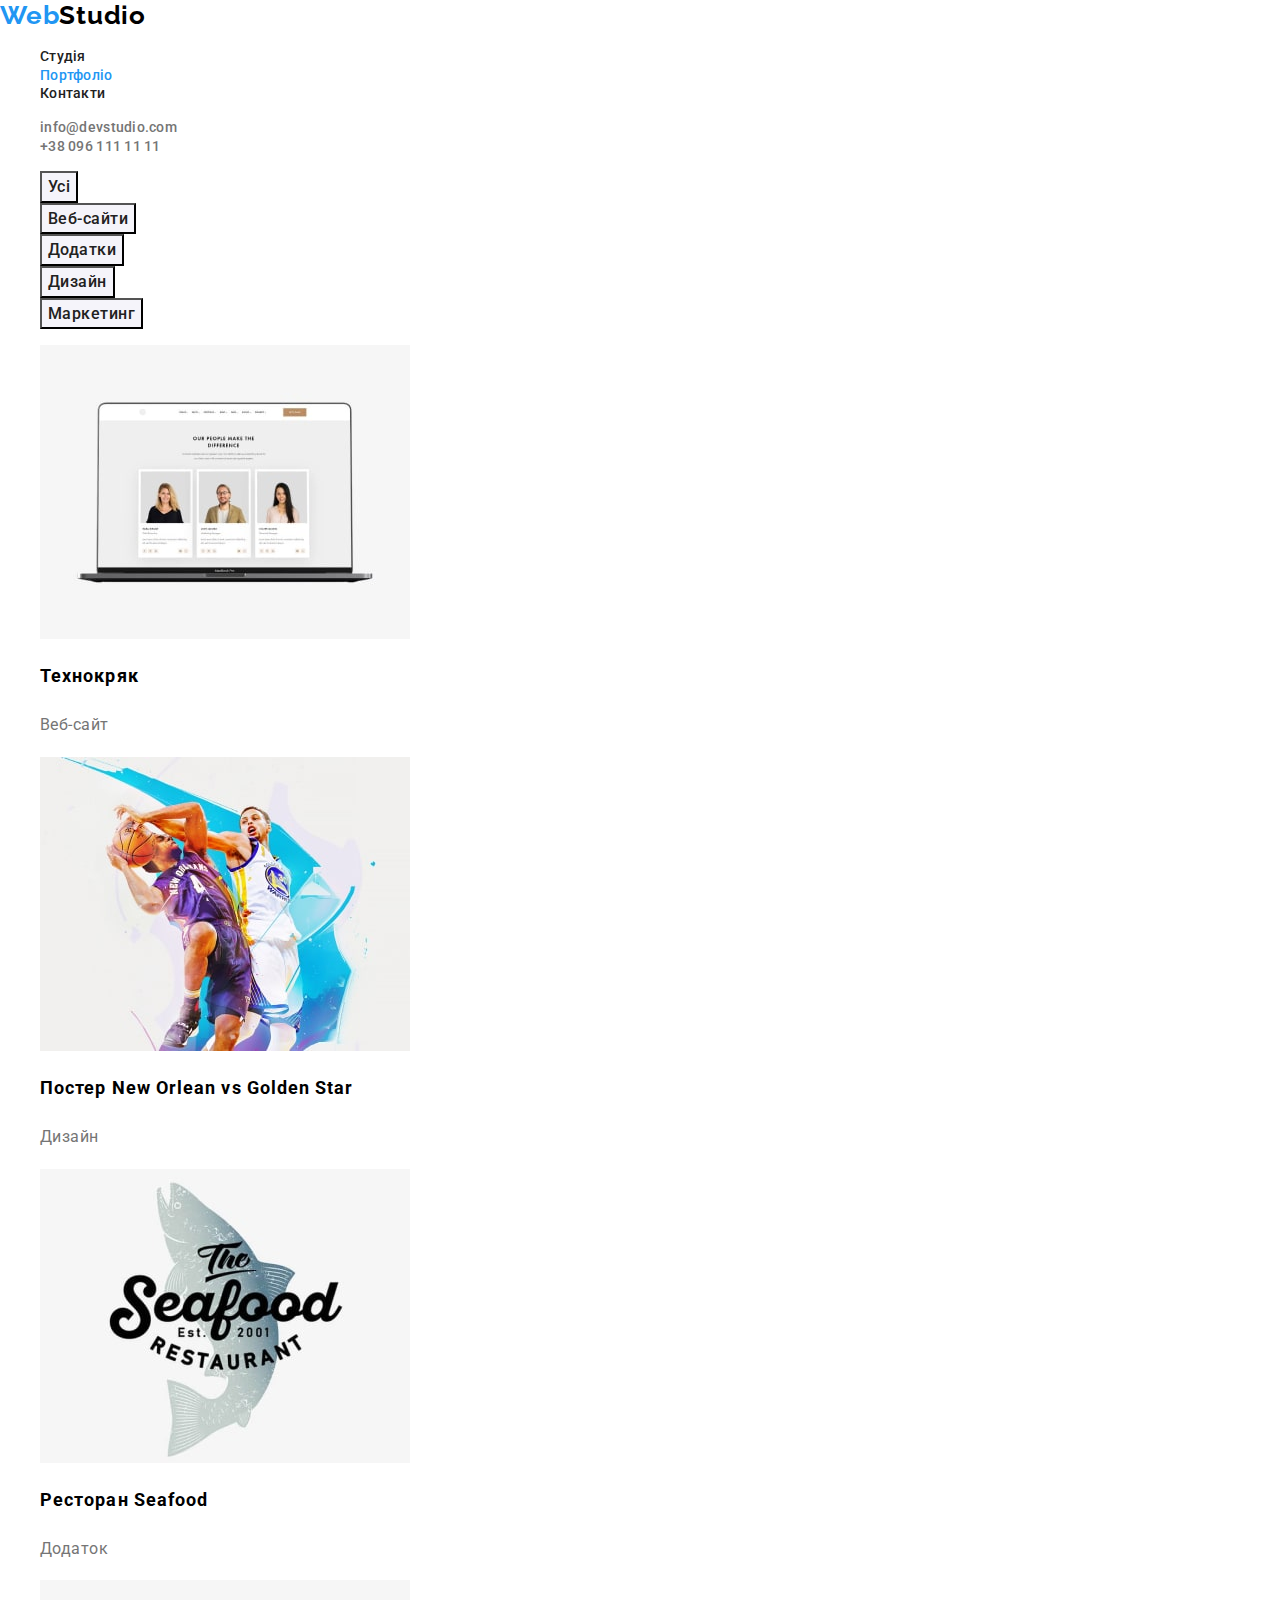
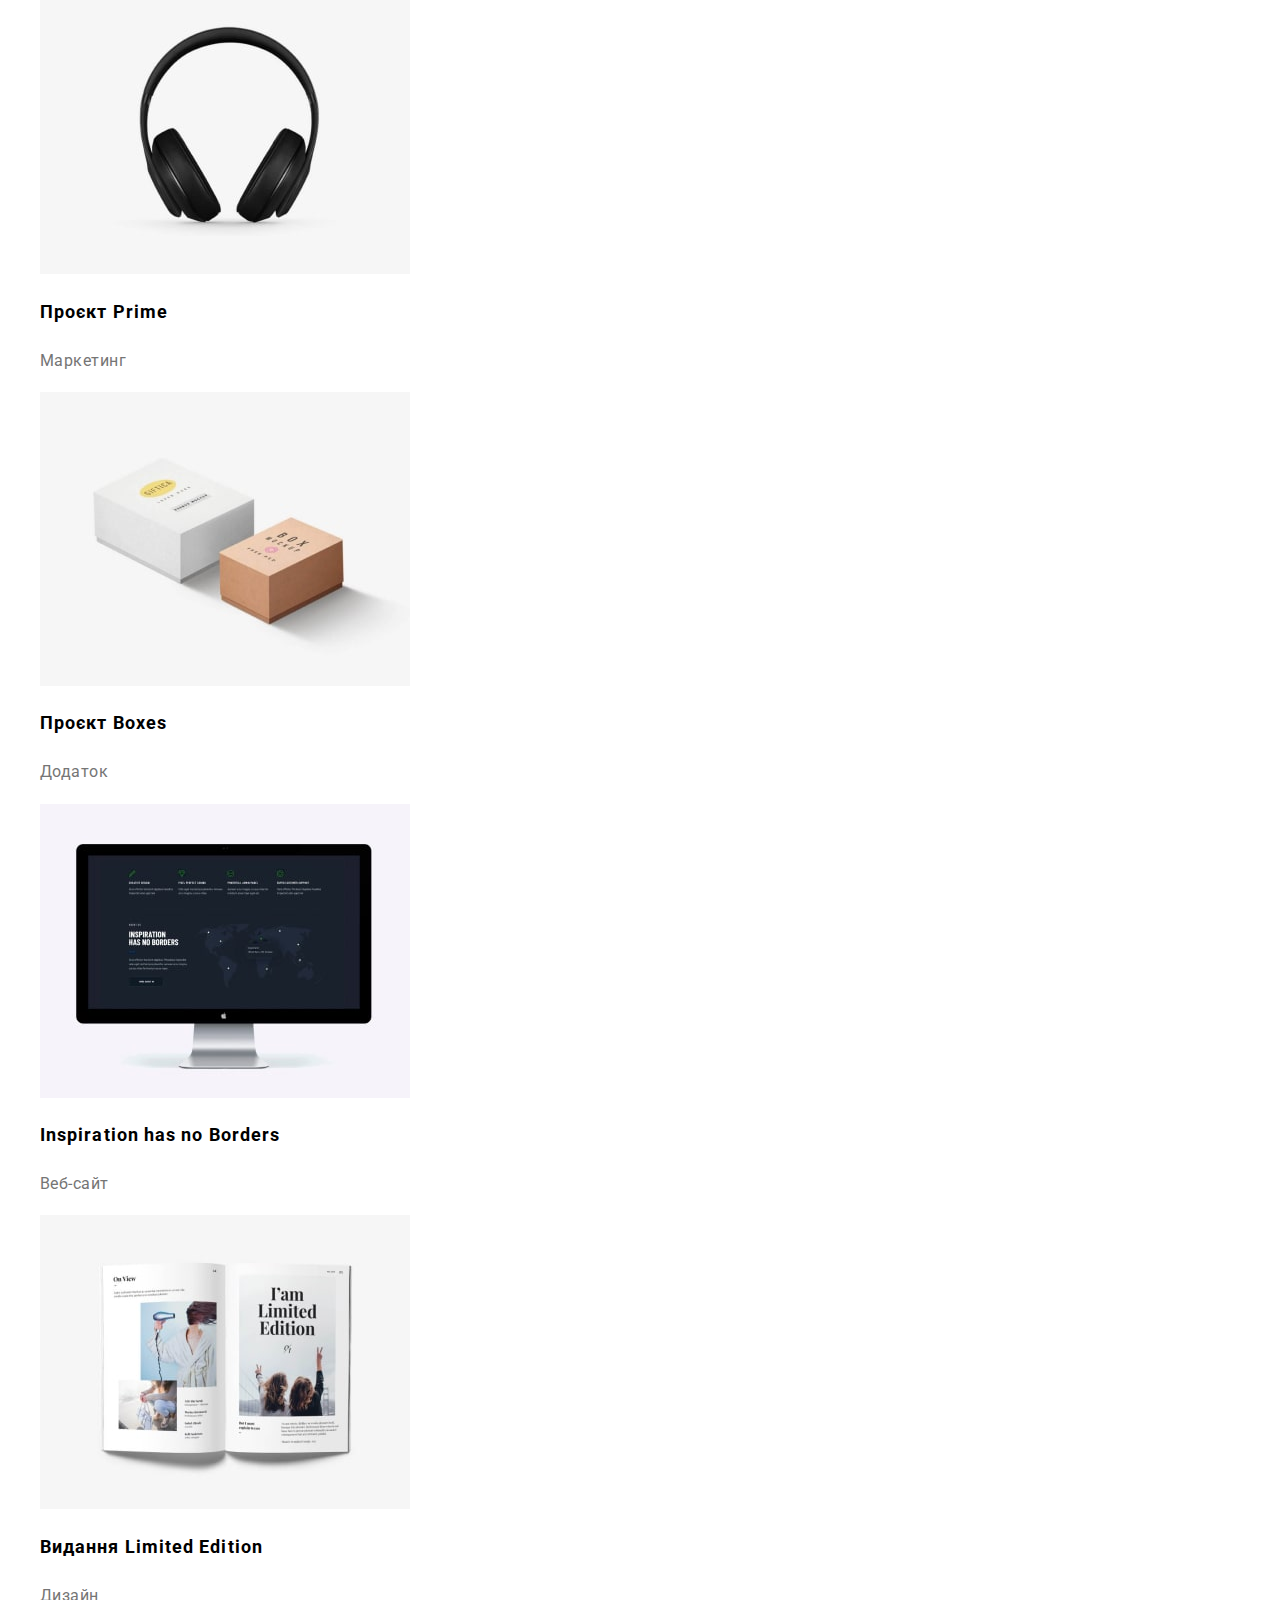
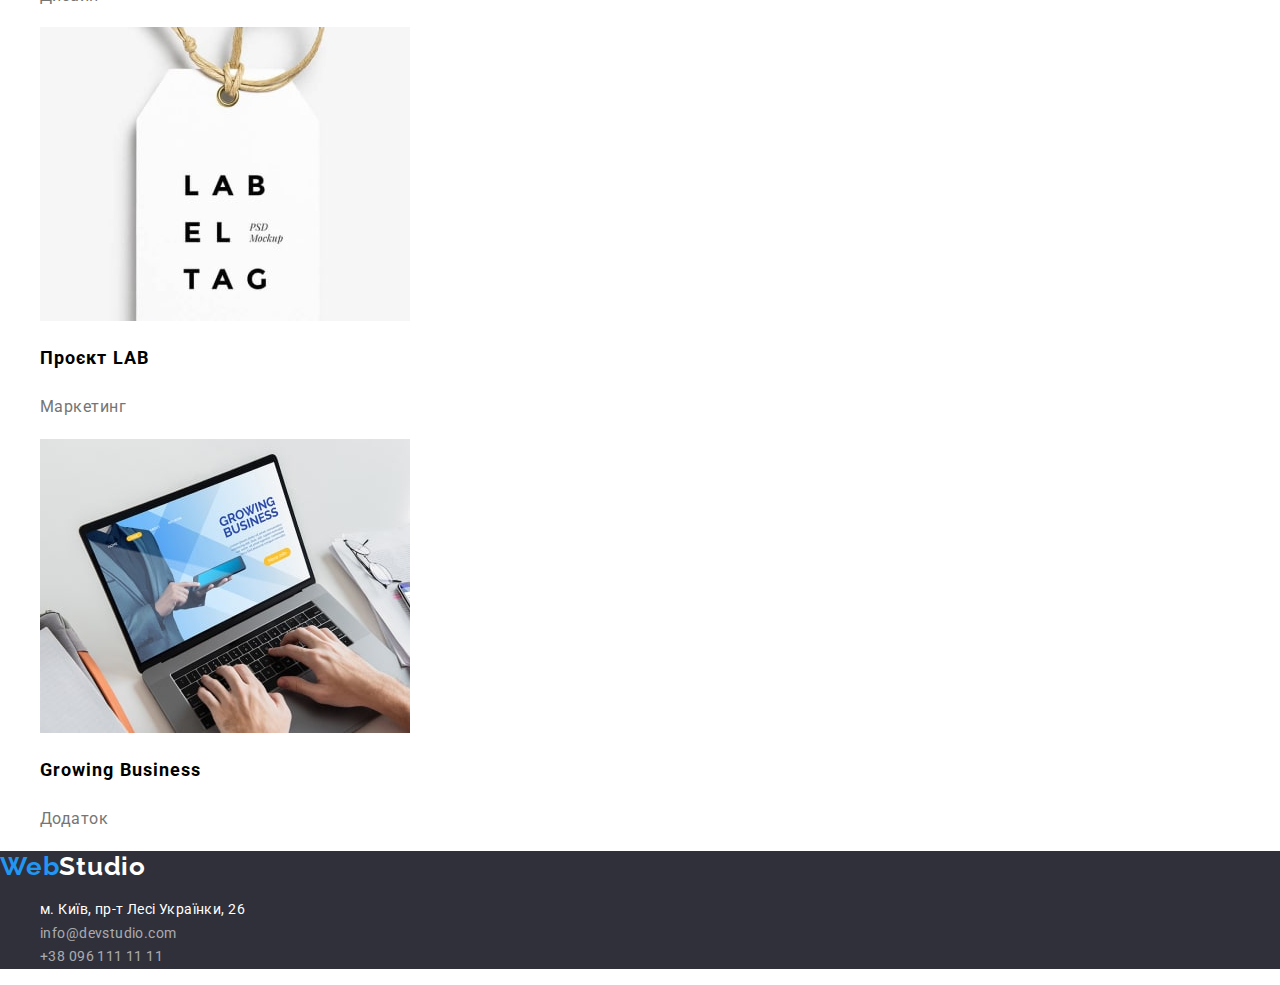
==== portfolio.html @ 4299dd4c "Переносить файли з hw-02" ====
<!DOCTYPE html>
<html lang="uk-UA">
  <head>
    <meta charset="UTF-8" />
    <meta http-equiv="X-UA-Compatible" content="IE=edge" />
    <meta name="viewport" content="width=device-width, initial-scale=1.0" />
    <title>Портфоліо</title>
    <link rel="preconnect" href="https://fonts.googleapis.com" />
    <link rel="preconnect" href="https://fonts.gstatic.com" crossorigin />
    <link
      href="https://fonts.googleapis.com/css2?family=Raleway:wght@700&family=Roboto:wght@400;500;700;900&display=swap"
      rel="stylesheet"
    />
    <link
      rel="stylesheet"
      href="https://cdnjs.cloudflare.com/ajax/libs/modern-normalize/1.1.0/modern-normalize.min.css"
    />
    <link rel="stylesheet" href="./css/styles.css" />
  </head>
  <body>
    <header>
      <!--Навігація-->
      <nav>
        <a class="logo-main" href="#" title="logo">Web<span class="logo-black">Studio</span></a>
        <ul>
          <li>
            <a class="nav-list" href="./index.html">Студія</a>
          </li>
          <li>
            <a class="nav-list active-site" href="#">Портфоліо</a>
          </li>
          <li>
            <a class="nav-list" href="#">Контакти</a>
          </li>
        </ul>
      </nav>
      <!--Контакт-->
      <ul>
        <li>
          <a class="contact" href="mailto:info@devstudio.com">info@devstudio.com</a>
        </li>
        <li><a class="contact" href="tel:+380961111111">+38 096 111 11 11</a></li>
      </ul>
    </header>
    <main>
      <!-- Приклади робіт -->
      <section>
        <h1 class="visually-hidden">Приклади робіт</h1>
        <!-- Фільтр робіт-->
        <ul>
          <li><button class="button-fillter" type="button">Усі</button></li>
          <li><button class="button-fillter" type="button">Веб-сайти</button></li>
          <li><button class="button-fillter" type="button">Додатки</button></li>
          <li><button class="button-fillter" type="button">Дизайн</button></li>
          <li><button class="button-fillter" type="button">Маркетинг</button></li>
        </ul>
        <!-- Зображення робіт -->
        <ul>
          <li>
            <img src="./images/portfolio-img/portfolio-img-1.jpg" alt="Веб-сайт" width="370" />
            <h2 class="exampls">Технокряк</h2>
            <p class="examples-desc">Веб-сайт</p>
          </li>
          <li>
            <img src="./images/portfolio-img/portfolio-img-2.jpg" alt="Дизайн сайту" width="370" />
            <h2 class="exampls">Постер New Orlean vs Golden Star</h2>
            <p class="examples-desc">Дизайн</p>
          </li>
          <li>
            <img
              src="./images/portfolio-img/portfolio-img-3.jpg"
              alt="Додаток до сайту"
              width="370"
            />
            <h2 class="exampls">Ресторан Seafood</h2>
            <p class="examples-desc">Додаток</p>
          </li>
          <li>
            <img
              src="./images/portfolio-img/portfolio-img-4.jpg"
              alt="Маркетинг товару"
              width="370"
            />
            <h2 class="exampls">Проєкт Prime</h2>
            <p class="examples-desc">Маркетинг</p>
          </li>
          <li>
            <img
              src="./images/portfolio-img/portfolio-img-5.jpg"
              alt="Новий Проєкт Коробки"
              width="370"
            />
            <h2 class="exampls">Проєкт Boxes</h2>
            <p class="examples-desc">Додаток</p>
          </li>
          <li>
            <img src="./images/portfolio-img/portfolio-img-6.jpg" alt="Дизайн сайту" width="370" />
            <h2 class="exampls">Inspiration has no Borders</h2>
            <p class="examples-desc">Веб-сайт</p>
          </li>
          <li>
            <img
              src="./images/portfolio-img/portfolio-img-7.jpg"
              alt="Дизайн журналу"
              width="370"
            />
            <h2 class="exampls">Видання Limited Edition</h2>
            <p class="examples-desc">Дизайн</p>
          </li>
          <li>
            <img
              src="./images/portfolio-img/portfolio-img-8.jpg"
              alt="Маркетинг товару"
              width="370"
            />
            <h2 class="exampls">Проєкт LAB</h2>
            <p class="examples-desc">Маркетинг</p>
          </li>
          <li>
            <img
              src="./images/portfolio-img/portfolio-img-9.jpg"
              alt="Додаток сайту на компьютер"
              width="370"
            />
            <h2 class="exampls">Growing Business</h2>
            <p class="examples-desc">Додаток</p>
          </li>
        </ul>
      </section>
    </main>
    <footer class="footer">
      <a class="logo-main" href="#" title="logo">Web<span class="logo-white">Studio</span></a>

      <address>
        <ul>
          <li>
            <a
              class="address-map address-decoration"
              href="https://goo.gl/maps/9zyACpa9hZPZb91w9"
              target="_blank"
              rel="nofollow noopener noreferrer"
              >м. Київ, пр-т Лесі Українки, 26</a
            >
          </li>
          <li>
            <a class="address-mt address-decoration" href="mailto:info@devstudio.com"
              >info@devstudio.com</a
            >
          </li>
          <li>
            <a class="address-mt address-decoration" href="+380961111111">+38 096 111 11 11</a>
          </li>
        </ul>
      </address>
    </footer>
  </body>
</html>
---- css/styles.css ----
/* колір основного тексту #757575  */
/* колір вторичного тексту #212121 */
/* акцент #2196F3 */
/* білий #FFFFFF */
:root{
    --main-color:#757575;
    --second-color:#212121;
    --accent-color:#2196F3;
    --defult-color:#FFFFFF;
}

body{
    background-color:var(--defult-color);
    font-family: 'Raleway', sans-serif;
    font-family: 'Roboto', sans-serif;
    
}

ul{
    list-style:none;
}
a{
    text-decoration: none;
}

p{
    color:var(--main-color);
}

/* Навігаційне меню */

    /* Лого */
.logo-main{
    color:var(--accent-color);
    font-family:Raleway;
    font-weight: 700;
    font-size: 26px;
    line-height: 1.2;
    letter-spacing: 0.03em;
}
.logo-black{
    color:#000000;
}
.logo-white{
    color:var(--defult-color);
}

    /* Список меню */

.nav-list{
    color: var(--second-color);
    font-weight: 500;
    font-size: 14px;
    line-height: 1.2;
    letter-spacing: 0.02em;
    
}
.nav-list:hover,.nav-list:focus {
    color: var(--accent-color);

}
.active-site{
    color:var(--accent-color);
}

/* Контакти */
.contact{
  color:var(--main-color);
    font-weight: 500;
    font-size: 14px;
    line-height: 1.2;
    letter-spacing: 0.02em;
}


.contact:hover,.contact:focus {
  color:var(--accent-color);
}

/* hero */
.hero-bg{
    background-color:#2F303A;
}
.title-hero{
    color:var(--defult-color);
    font-weight: 900;
    font-size: 44px;
    line-height: 1.5;
    text-align: center;
    letter-spacing: 0.06em;
    text-transform: uppercase;
}
.button-hero{
    color:var(--defult-color);
    background-color:var(--accent-color);
    font-weight: 700;
    font-size: 16px;
    line-height: 1.9;
    text-align: center;
    letter-spacing: 0.06em;
    cursor: pointer;
}
.button-hero:hover,.button-hero:focus{
    color:var(--second-color);
}


/* Особливості */
.visually-hidden {
  position: absolute;
    white-space: nowrap;
    width: 1px;
    height: 1px;
    overflow: hidden;
    border: 0;
    padding: 0;
    clip: rect(0 0 0 0);
    clip-path: inset(50%);
    margin: -1px;
}

.second-title{
    color:var(--second-color);
    font-size: 36px;
    line-height: 1.2;
    text-align: center;
    letter-spacing: 0.03em;
}

.title-features{
    color:var(--second-color);
    font-size: 14px;
    line-height: 1.2;
    letter-spacing: 0.03em;
    text-transform: uppercase;
}

.features-description{
    color:var(--main-color);
    font-size: 14px;
    line-height: 1.7;
    letter-spacing: 0.03em;
}

/* Наша команда */
.team-name{
    color:var(--second-color);
    font-weight: 500;
    font-size: 16px;
    line-height: 1.2;
    letter-spacing: 0.03em; 
}
.team-description{
    color:var(--main-color);
    font-size: 16px;
    line-height: 1.2;
    letter-spacing: 0.03em;

}

/* Футер */
.footer{
    background-color:#2F303A; /*Тимчасово*/
}

.address-map{
    color:var(--defult-color);
    
}
.address-mt{
    color:rgba(255, 255, 255, 0.6)
    
    
}
.address-decoration{
    font-size: 14px;
    line-height: 1.7;
    letter-spacing: 0.03em;
    font-style: normal;
}

.address-map:hover,.address-map:focus{
    color:var(--accent-color);
}
.address-mt:hover,.address-mt:focus{
    color:var(--accent-color);
}

/* Portfolio */

    /* fillter */
.button-fillter{
    color:var(--second-color);
    background-color:#F5F4FA;
    font-weight: 500;
    font-size: 16px;
    line-height: 1.6;
    letter-spacing: 0.03em;
    cursor: pointer;
}
.button-fillter:hover,.button-fillter:focus{
    color:var(--defult-color);
    background-color:var(--accent-color);
}

/* Examples */
.exampls{
    font-size: 18px;
    line-height: 2;
    letter-spacing: 0.06em;
    text-align: left;

}
.examples-desc{
    font-size: 16px;
    line-height: 1.9;
    letter-spacing: 0.03em;
}
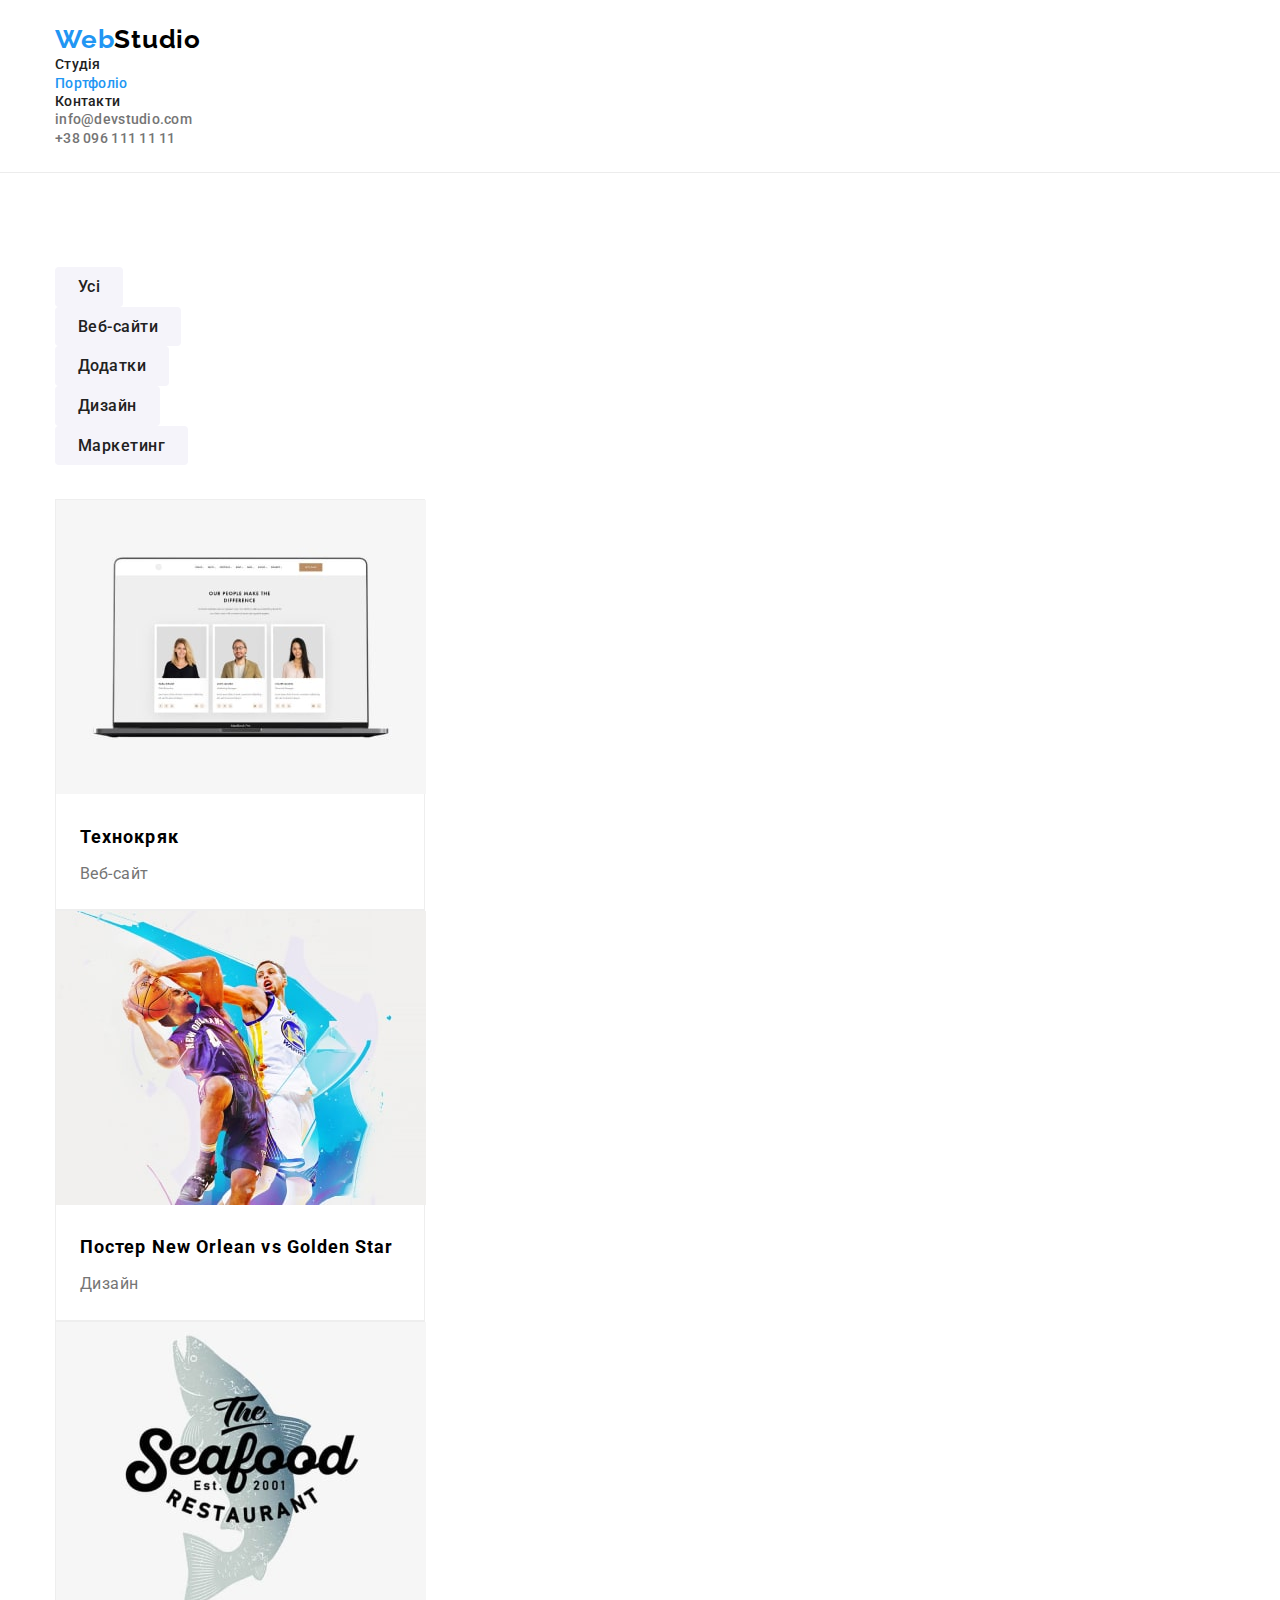
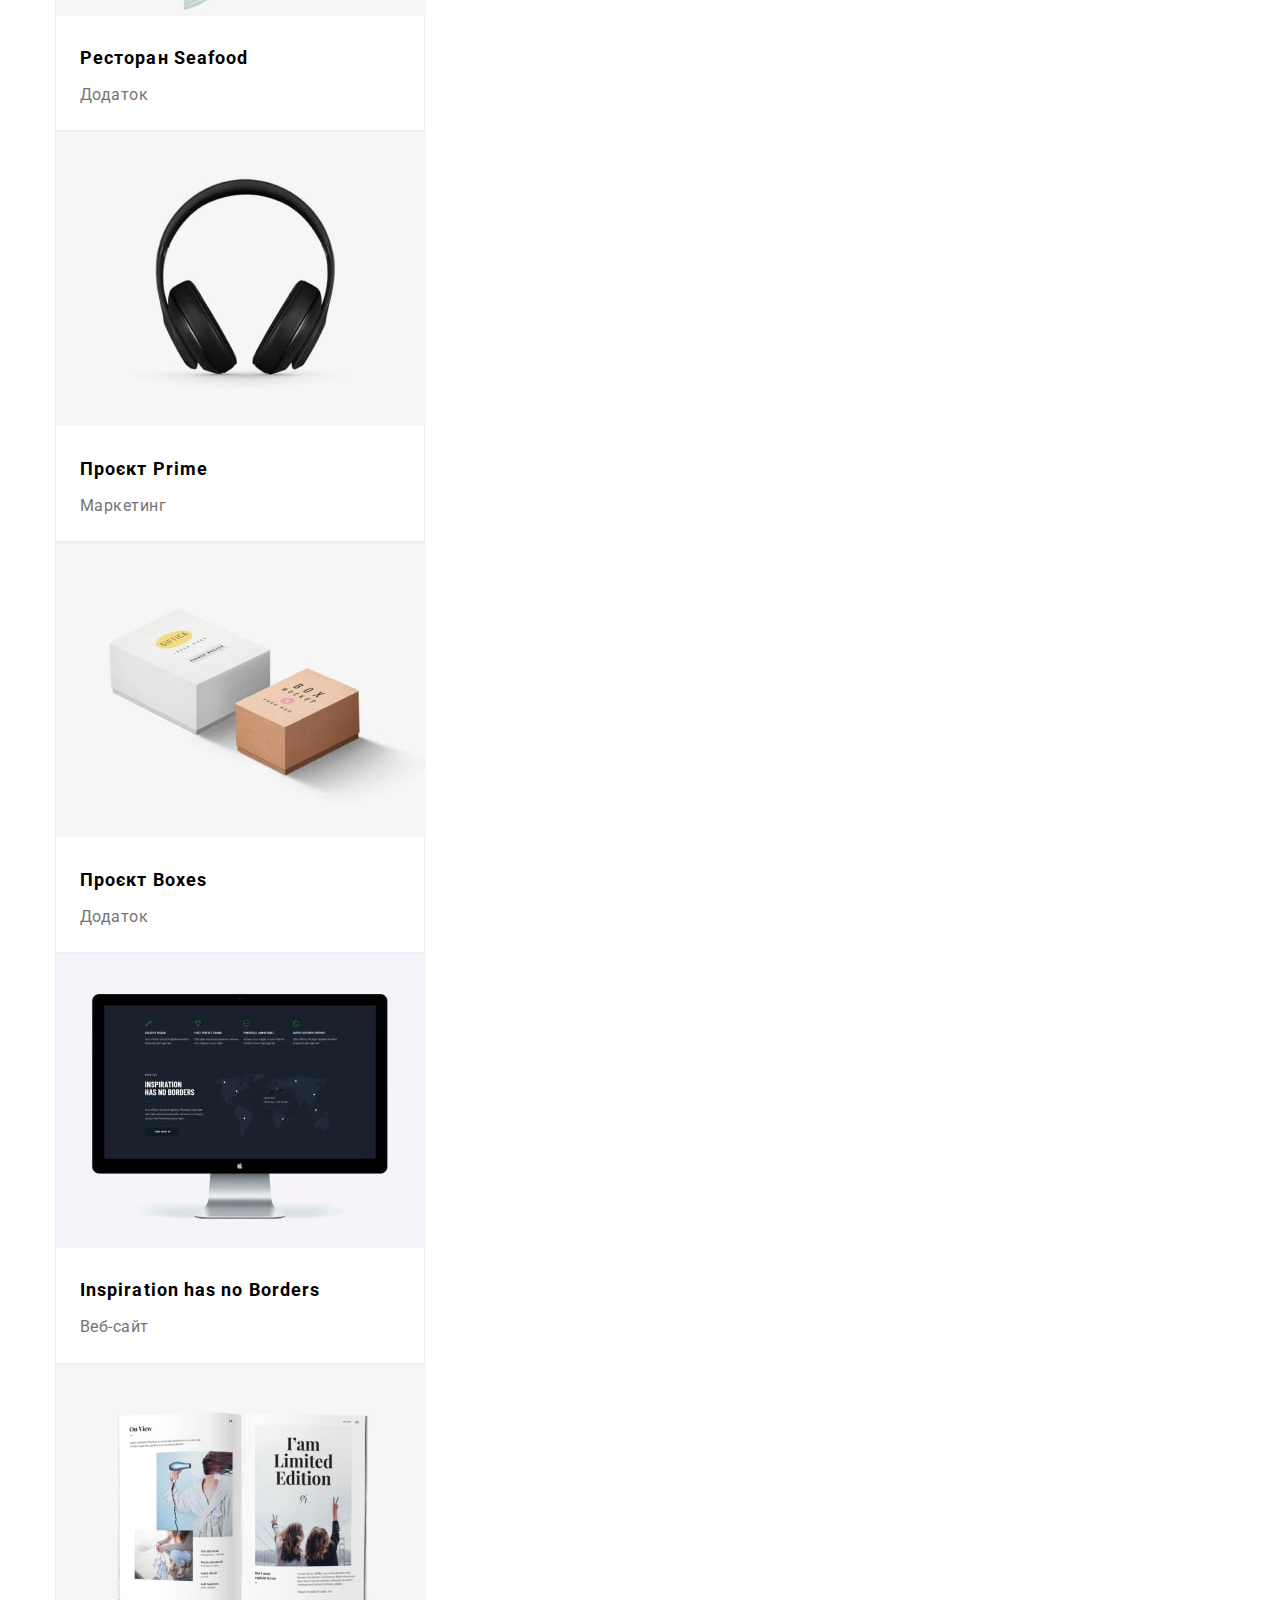
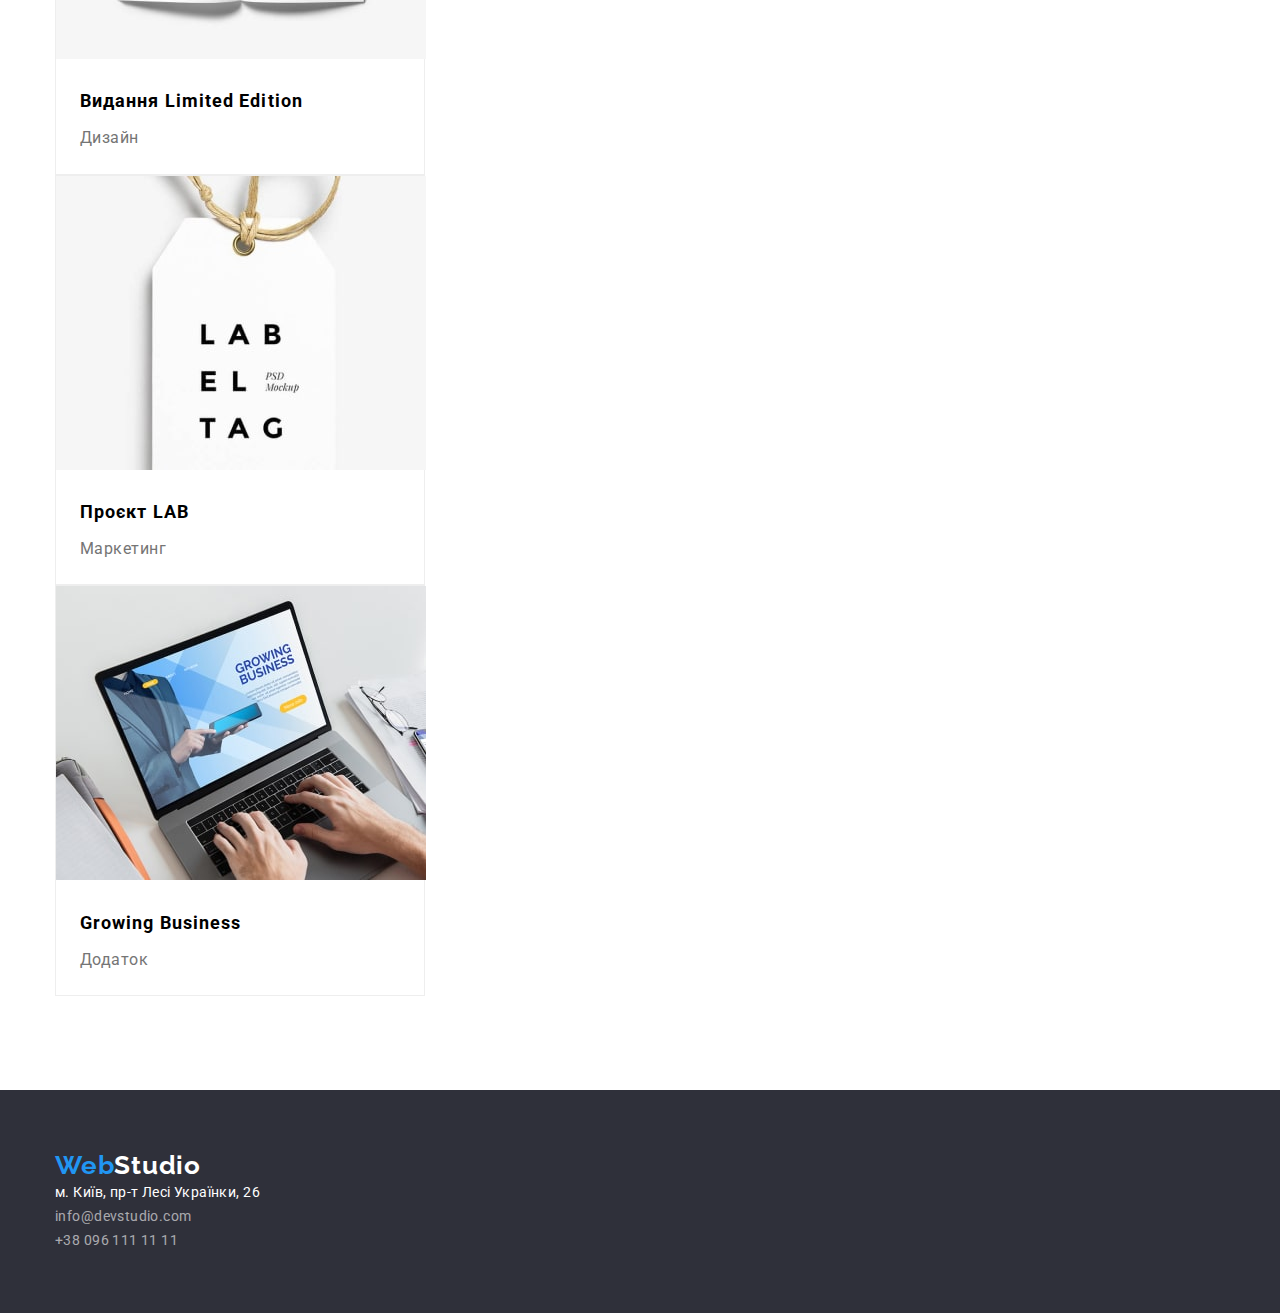
==== commit b882df43: "додає margin и padding до єлементів" ====
--- a/portfolio.html
+++ b/portfolio.html
@@ -18,140 +18,185 @@
     <link rel="stylesheet" href="./css/styles.css" />
   </head>
   <body>
-    <header>
-      <!--Навігація-->
-      <nav>
-        <a class="logo-main" href="#" title="logo">Web<span class="logo-black">Studio</span></a>
+    <header class="border header-box section">
+      <div class="container">
+        <!--Навігація-->
+        <nav>
+          <a class="logo-main" href="#" title="logo">Web<span class="logo-black">Studio</span></a>
+          <ul>
+            <li>
+              <a class="nav-list" href="./index.html">Студія</a>
+            </li>
+            <li>
+              <a class="nav-list active-site" href="#">Портфоліо</a>
+            </li>
+            <li>
+              <a class="nav-list" href="#">Контакти</a>
+            </li>
+          </ul>
+        </nav>
+        <!--Контакт-->
         <ul>
           <li>
-            <a class="nav-list" href="./index.html">Студія</a>
+            <a class="contact" href="mailto:info@devstudio.com">info@devstudio.com</a>
           </li>
-          <li>
-            <a class="nav-list active-site" href="#">Портфоліо</a>
-          </li>
-          <li>
-            <a class="nav-list" href="#">Контакти</a>
-          </li>
+          <li><a class="contact" href="tel:+380961111111">+38 096 111 11 11</a></li>
         </ul>
-      </nav>
-      <!--Контакт-->
-      <ul>
-        <li>
-          <a class="contact" href="mailto:info@devstudio.com">info@devstudio.com</a>
-        </li>
-        <li><a class="contact" href="tel:+380961111111">+38 096 111 11 11</a></li>
-      </ul>
+      </div>
     </header>
     <main>
       <!-- Приклади робіт -->
-      <section>
-        <h1 class="visually-hidden">Приклади робіт</h1>
-        <!-- Фільтр робіт-->
-        <ul>
-          <li><button class="button-fillter" type="button">Усі</button></li>
-          <li><button class="button-fillter" type="button">Веб-сайти</button></li>
-          <li><button class="button-fillter" type="button">Додатки</button></li>
-          <li><button class="button-fillter" type="button">Дизайн</button></li>
-          <li><button class="button-fillter" type="button">Маркетинг</button></li>
-        </ul>
-        <!-- Зображення робіт -->
-        <ul>
-          <li>
-            <img src="./images/portfolio-img/portfolio-img-1.jpg" alt="Веб-сайт" width="370" />
-            <h2 class="exampls">Технокряк</h2>
-            <p class="examples-desc">Веб-сайт</p>
-          </li>
-          <li>
-            <img src="./images/portfolio-img/portfolio-img-2.jpg" alt="Дизайн сайту" width="370" />
-            <h2 class="exampls">Постер New Orlean vs Golden Star</h2>
-            <p class="examples-desc">Дизайн</p>
-          </li>
-          <li>
-            <img
-              src="./images/portfolio-img/portfolio-img-3.jpg"
-              alt="Додаток до сайту"
-              width="370"
-            />
-            <h2 class="exampls">Ресторан Seafood</h2>
-            <p class="examples-desc">Додаток</p>
-          </li>
-          <li>
-            <img
-              src="./images/portfolio-img/portfolio-img-4.jpg"
-              alt="Маркетинг товару"
-              width="370"
-            />
-            <h2 class="exampls">Проєкт Prime</h2>
-            <p class="examples-desc">Маркетинг</p>
-          </li>
-          <li>
-            <img
-              src="./images/portfolio-img/portfolio-img-5.jpg"
-              alt="Новий Проєкт Коробки"
-              width="370"
-            />
-            <h2 class="exampls">Проєкт Boxes</h2>
-            <p class="examples-desc">Додаток</p>
-          </li>
-          <li>
-            <img src="./images/portfolio-img/portfolio-img-6.jpg" alt="Дизайн сайту" width="370" />
-            <h2 class="exampls">Inspiration has no Borders</h2>
-            <p class="examples-desc">Веб-сайт</p>
-          </li>
-          <li>
-            <img
-              src="./images/portfolio-img/portfolio-img-7.jpg"
-              alt="Дизайн журналу"
-              width="370"
-            />
-            <h2 class="exampls">Видання Limited Edition</h2>
-            <p class="examples-desc">Дизайн</p>
-          </li>
-          <li>
-            <img
-              src="./images/portfolio-img/portfolio-img-8.jpg"
-              alt="Маркетинг товару"
-              width="370"
-            />
-            <h2 class="exampls">Проєкт LAB</h2>
-            <p class="examples-desc">Маркетинг</p>
-          </li>
-          <li>
-            <img
-              src="./images/portfolio-img/portfolio-img-9.jpg"
-              alt="Додаток сайту на компьютер"
-              width="370"
-            />
-            <h2 class="exampls">Growing Business</h2>
-            <p class="examples-desc">Додаток</p>
-          </li>
-        </ul>
+      <section class="section">
+        <div class="container">
+          <h1 class="visually-hidden">Приклади робіт</h1>
+          <!-- Фільтр робіт-->
+          <ul class="filter-list">
+            <li><button class="button-fillter" type="button">Усі</button></li>
+            <li><button class="button-fillter" type="button">Веб-сайти</button></li>
+            <li><button class="button-fillter" type="button">Додатки</button></li>
+            <li><button class="button-fillter" type="button">Дизайн</button></li>
+            <li><button class="button-fillter" type="button">Маркетинг</button></li>
+          </ul>
+          <!-- Зображення робіт -->
+          <ul>
+            <li class="img-list">
+              <img
+                src="./images/portfolio-img/portfolio-img-1.jpg"
+                alt="Веб-сайт"
+                width="370"
+                class="image"
+              />
+              <div class="card-box">
+                <h2 class="exampls">Технокряк</h2>
+                <p class="examples-desc">Веб-сайт</p>
+              </div>
+            </li>
+            <li class="img-list">
+              <img
+                src="./images/portfolio-img/portfolio-img-2.jpg"
+                alt="Дизайн сайту"
+                width="370"
+                class="image"
+              />
+              <div class="card-box">
+                <h2 class="exampls">Постер New Orlean vs Golden Star</h2>
+                <p class="examples-desc">Дизайн</p>
+              </div>
+            </li>
+            <li class="img-list">
+              <img
+                src="./images/portfolio-img/portfolio-img-3.jpg"
+                alt="Додаток до сайту"
+                width="370"
+                class="image"
+              />
+              <div class="card-box">
+                <h2 class="exampls">Ресторан Seafood</h2>
+                <p class="examples-desc">Додаток</p>
+              </div>
+            </li>
+            <li class="img-list">
+              <img
+                src="./images/portfolio-img/portfolio-img-4.jpg"
+                alt="Маркетинг товару"
+                width="370"
+                class="image"
+              />
+              <div class="card-box">
+                <h2 class="exampls">Проєкт Prime</h2>
+                <p class="examples-desc">Маркетинг</p>
+              </div>
+            </li>
+            <li class="img-list">
+              <img
+                src="./images/portfolio-img/portfolio-img-5.jpg"
+                alt="Новий Проєкт Коробки"
+                width="370"
+                class="image"
+              />
+              <div class="card-box">
+                <h2 class="exampls">Проєкт Boxes</h2>
+                <p class="examples-desc">Додаток</p>
+              </div>
+            </li>
+            <li class="img-list">
+              <img
+                src="./images/portfolio-img/portfolio-img-6.jpg"
+                alt="Дизайн сайту"
+                width="370"
+                class="image"
+              />
+              <div class="card-box">
+                <h2 class="exampls">Inspiration has no Borders</h2>
+                <p class="examples-desc">Веб-сайт</p>
+              </div>
+            </li>
+            <li class="img-list">
+              <img
+                src="./images/portfolio-img/portfolio-img-7.jpg"
+                alt="Дизайн журналу"
+                width="370"
+                class="image"
+              />
+              <div class="card-box">
+                <h2 class="exampls">Видання Limited Edition</h2>
+                <p class="examples-desc">Дизайн</p>
+              </div>
+            </li>
+            <li class="img-list">
+              <img
+                src="./images/portfolio-img/portfolio-img-8.jpg"
+                alt="Маркетинг товару"
+                width="370"
+                class="image"
+              />
+              <div class="card-box">
+                <h2 class="exampls">Проєкт LAB</h2>
+                <p class="examples-desc">Маркетинг</p>
+              </div>
+            </li>
+            <li class="img-list">
+              <img
+                src="./images/portfolio-img/portfolio-img-9.jpg"
+                alt="Додаток сайту на компьютер"
+                width="370"
+                class="image"
+              />
+              <div class="card-box">
+                <h2 class="exampls">Growing Business</h2>
+                <p class="examples-desc">Додаток</p>
+              </div>
+            </li>
+          </ul>
+        </div>
       </section>
     </main>
     <footer class="footer">
-      <a class="logo-main" href="#" title="logo">Web<span class="logo-white">Studio</span></a>
+      <div class="container">
+        <a class="logo-main" href="#" title="logo">Web<span class="logo-white">Studio</span></a>
 
-      <address>
-        <ul>
-          <li>
-            <a
-              class="address-map address-decoration"
-              href="https://goo.gl/maps/9zyACpa9hZPZb91w9"
-              target="_blank"
-              rel="nofollow noopener noreferrer"
-              >м. Київ, пр-т Лесі Українки, 26</a
-            >
-          </li>
-          <li>
-            <a class="address-mt address-decoration" href="mailto:info@devstudio.com"
-              >info@devstudio.com</a
-            >
-          </li>
-          <li>
-            <a class="address-mt address-decoration" href="+380961111111">+38 096 111 11 11</a>
-          </li>
-        </ul>
-      </address>
+        <address>
+          <ul>
+            <li>
+              <a
+                class="address-map address-decoration"
+                href="https://goo.gl/maps/9zyACpa9hZPZb91w9"
+                target="_blank"
+                rel="nofollow noopener noreferrer"
+                >м. Київ, пр-т Лесі Українки, 26</a
+              >
+            </li>
+            <li>
+              <a class="address-mt address-decoration" href="mailto:info@devstudio.com"
+                >info@devstudio.com</a
+              >
+            </li>
+            <li>
+              <a class="address-mt address-decoration" href="+380961111111">+38 096 111 11 11</a>
+            </li>
+          </ul>
+        </address>
+      </div>
     </footer>
   </body>
 </html>
--- a/css/styles.css
+++ b/css/styles.css
@@ -18,6 +18,8 @@
 
 ul{
     list-style:none;
+    margin: 0;
+    padding: 0;
 }
 a{
     text-decoration: none;
@@ -25,11 +27,33 @@
 
 p{
     color:var(--main-color);
-}
+    padding: 0;
+    margin: 0;
+}
+
+h1,h2,h3,h4,h5{
+    padding: 0;
+    margin: 0;
+}
+
 
 /* Навігаційне меню */
+.header-box{
+    padding-top:24px;
+    padding-bottom: 25px;
+}
+.border{
+    border-bottom: 1px solid #ECECEC;
+}
 
     /* Лого */
+.container{
+    width: 1200px;
+    padding: 0 15px;
+    margin: 0 auto;
+    
+    
+}
 .logo-main{
     color:var(--accent-color);
     font-family:Raleway;
@@ -80,6 +104,9 @@
 /* hero */
 .hero-bg{
     background-color:#2F303A;
+    text-align: center;
+    padding: 200px 0;
+    
 }
 .title-hero{
     color:var(--defult-color);
@@ -89,8 +116,12 @@
     text-align: center;
     letter-spacing: 0.06em;
     text-transform: uppercase;
+
+    margin-top: 0;
+    margin-bottom: 30px;
 }
 .button-hero{
+    display:inline-block;
     color:var(--defult-color);
     background-color:var(--accent-color);
     font-weight: 700;
@@ -99,6 +130,12 @@
     text-align: center;
     letter-spacing: 0.06em;
     cursor: pointer;
+
+    box-shadow: 0px 4px 4px rgba(0, 0, 0, 0.15);
+    border-radius: 4px;
+    border:none;
+    padding: 10px 32px;
+    min-width: 216px;
 }
 .button-hero:hover,.button-hero:focus{
     color:var(--second-color);
@@ -106,6 +143,15 @@
 
 
 /* Особливості */
+
+.box{
+    padding-top: 94px;
+    padding-bottom: 94px;
+}
+.section{
+    margin-bottom: 94px;
+}
+
 .visually-hidden {
   position: absolute;
     white-space: nowrap;
@@ -125,6 +171,7 @@
     line-height: 1.2;
     text-align: center;
     letter-spacing: 0.03em;
+    margin-bottom: 50px;
 }
 
 .title-features{
@@ -133,6 +180,7 @@
     line-height: 1.2;
     letter-spacing: 0.03em;
     text-transform: uppercase;
+    margin-bottom: 10px;
 }
 
 .features-description{
@@ -143,26 +191,45 @@
 }
 
 /* Наша команда */
+.team-card{
+background: #FFFFFF;
+box-shadow: 0px 1px 3px rgba(0, 0, 0, 0.12), 0px 1px 1px rgba(0, 0, 0, 0.14), 0px 2px 1px rgba(0, 0, 0, 0.2);
+border-radius: 0px 0px 4px 4px;
+width: 270px;
+}
+
 .team-name{
     color:var(--second-color);
     font-weight: 500;
     font-size: 16px;
     line-height: 1.2;
-    letter-spacing: 0.03em; 
+    letter-spacing: 0.03em;
 }
 .team-description{
     color:var(--main-color);
     font-size: 16px;
     line-height: 1.2;
     letter-spacing: 0.03em;
-
+    margin-top: 10px;
+
+}
+.box-description{
+    text-align: center;
+    padding: 30px 0;
 }
 
 /* Футер */
 .footer{
-    background-color:#2F303A; /*Тимчасово*/
-}
-
+    background-color:#2F303A;
+    padding: 60px 0; /*Тимчасово*/
+}
+
+.address{
+    margin-top: 20px;
+}
+.address-list{
+    padding-bottom: 9px;
+}
 .address-map{
     color:var(--defult-color);
     
@@ -197,10 +264,19 @@
     line-height: 1.6;
     letter-spacing: 0.03em;
     cursor: pointer;
+
+    border-radius: 4px;
+    border:1px solid transparent;
+
+    padding: 6px 22px;
+}
+.filter-list{
+    margin-bottom: 34px;
 }
 .button-fillter:hover,.button-fillter:focus{
     color:var(--defult-color);
     background-color:var(--accent-color);
+    border:1px solid transparent;
 }
 
 /* Examples */
@@ -210,9 +286,18 @@
     letter-spacing: 0.06em;
     text-align: left;
 
+    margin-bottom: 4px;
+
 }
 .examples-desc{
     font-size: 16px;
     line-height: 1.9;
     letter-spacing: 0.03em;
+}
+.card-box{
+    padding:20px 24px;
+}
+.img-list{
+    border:1px solid #EEEEEE;
+    width: 370px;
 }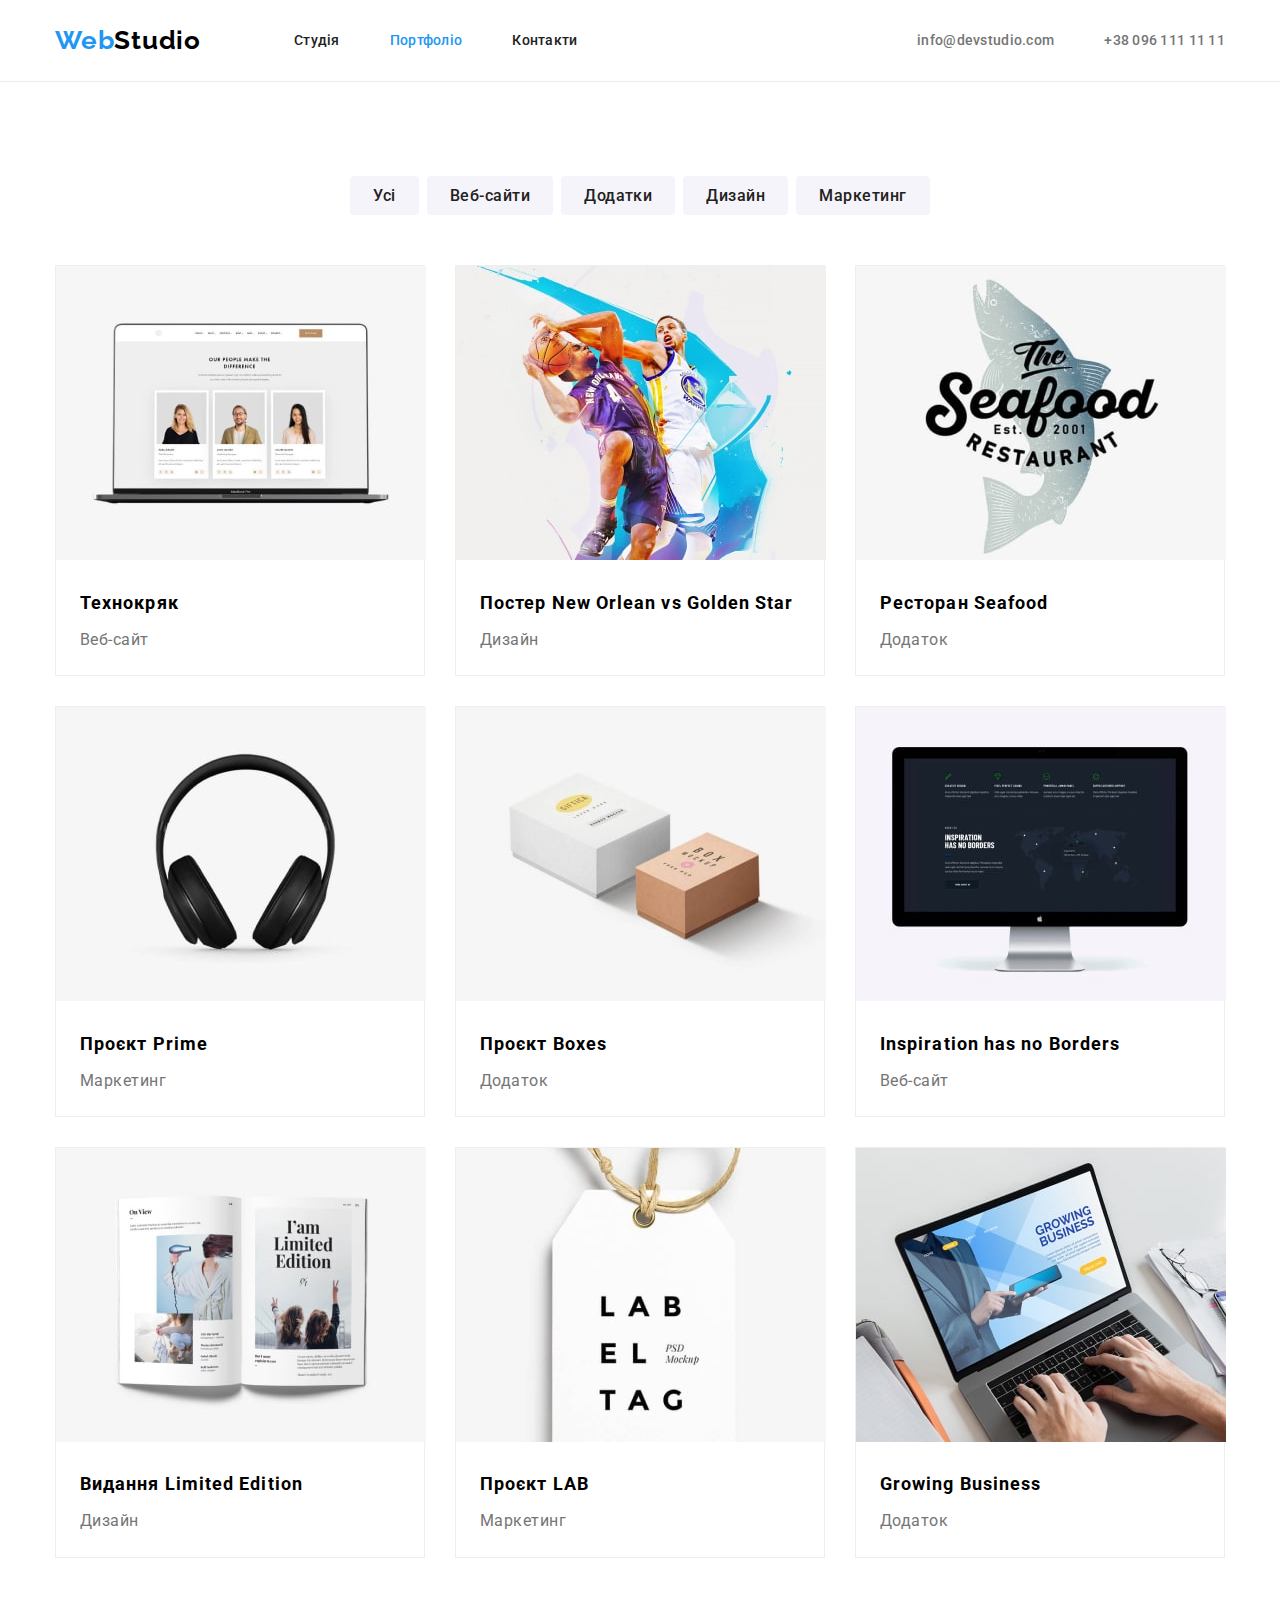
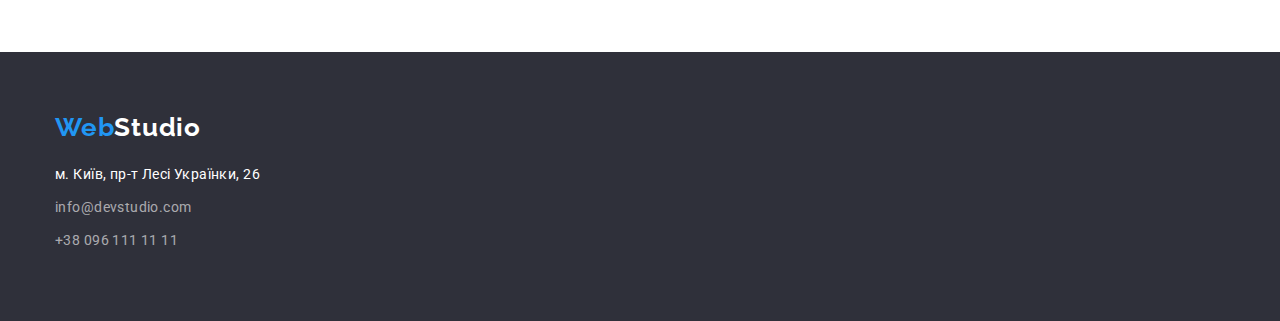
==== commit ce1637a8: "додає flex-box до двох старінок" ====
--- a/portfolio.html
+++ b/portfolio.html
@@ -18,29 +18,29 @@
     <link rel="stylesheet" href="./css/styles.css" />
   </head>
   <body>
-    <header class="border header-box section">
-      <div class="container">
-        <!--Навігація-->
-        <nav>
+    <header class="header-box border">
+      <!--Навігація-->
+      <div class="container main-nav">
+        <nav class="second-nav">
           <a class="logo-main" href="#" title="logo">Web<span class="logo-black">Studio</span></a>
-          <ul>
-            <li>
+          <ul class="site-nav">
+            <li class="item">
               <a class="nav-list" href="./index.html">Студія</a>
             </li>
-            <li>
+            <li class="item">
               <a class="nav-list active-site" href="#">Портфоліо</a>
             </li>
-            <li>
+            <li class="item">
               <a class="nav-list" href="#">Контакти</a>
             </li>
           </ul>
         </nav>
         <!--Контакт-->
-        <ul>
-          <li>
+        <ul class="auth-nav">
+          <li class="item">
             <a class="contact" href="mailto:info@devstudio.com">info@devstudio.com</a>
           </li>
-          <li><a class="contact" href="tel:+380961111111">+38 096 111 11 11</a></li>
+          <li class="item"><a class="contact" href="tel:+380961111111">+38 096 111 11 11</a></li>
         </ul>
       </div>
     </header>
@@ -51,14 +51,14 @@
           <h1 class="visually-hidden">Приклади робіт</h1>
           <!-- Фільтр робіт-->
           <ul class="filter-list">
-            <li><button class="button-fillter" type="button">Усі</button></li>
-            <li><button class="button-fillter" type="button">Веб-сайти</button></li>
-            <li><button class="button-fillter" type="button">Додатки</button></li>
-            <li><button class="button-fillter" type="button">Дизайн</button></li>
-            <li><button class="button-fillter" type="button">Маркетинг</button></li>
+            <li class="item"><button class="button-fillter" type="button">Усі</button></li>
+            <li class="item"><button class="button-fillter" type="button">Веб-сайти</button></li>
+            <li class="item"><button class="button-fillter" type="button">Додатки</button></li>
+            <li class="item"><button class="button-fillter" type="button">Дизайн</button></li>
+            <li class="item"><button class="button-fillter" type="button">Маркетинг</button></li>
           </ul>
           <!-- Зображення робіт -->
-          <ul>
+          <ul class="works-item-list">
             <li class="img-list">
               <img
                 src="./images/portfolio-img/portfolio-img-1.jpg"
@@ -175,9 +175,9 @@
       <div class="container">
         <a class="logo-main" href="#" title="logo">Web<span class="logo-white">Studio</span></a>
 
-        <address>
+        <address class="address">
           <ul>
-            <li>
+            <li class="address-list">
               <a
                 class="address-map address-decoration"
                 href="https://goo.gl/maps/9zyACpa9hZPZb91w9"
@@ -186,12 +186,12 @@
                 >м. Київ, пр-т Лесі Українки, 26</a
               >
             </li>
-            <li>
+            <li class="address-list">
               <a class="address-mt address-decoration" href="mailto:info@devstudio.com"
                 >info@devstudio.com</a
               >
             </li>
-            <li>
+            <li class="address-list">
               <a class="address-mt address-decoration" href="+380961111111">+38 096 111 11 11</a>
             </li>
           </ul>
--- a/css/styles.css
+++ b/css/styles.css
@@ -38,12 +38,18 @@
 
 
 /* Навігаційне меню */
-.header-box{
-    padding-top:24px;
-    padding-bottom: 25px;
-}
+
 .border{
     border-bottom: 1px solid #ECECEC;
+}
+.main-nav{
+    display: flex;
+    align-items: center;
+    justify-content: space-between;
+}
+.second-nav{
+    display: flex;
+    align-items:center;
 }
 
     /* Лого */
@@ -53,6 +59,7 @@
     margin: 0 auto;
     
     
+    
 }
 .logo-main{
     color:var(--accent-color);
@@ -71,12 +78,28 @@
 
     /* Список меню */
 
+.site-nav{
+    display: flex;
+    margin-left: 93px;
+
+}
+.site-nav .item{
+    margin-right: 50px;
+   
+    
+}
+.site-nav .item:last-child{
+    margin-right: 0;
+}
 .nav-list{
     color: var(--second-color);
     font-weight: 500;
     font-size: 14px;
     line-height: 1.2;
     letter-spacing: 0.02em;
+
+    display: block;
+    padding: 32px 0;
     
 }
 .nav-list:hover,.nav-list:focus {
@@ -88,12 +111,27 @@
 }
 
 /* Контакти */
+.auth-nav{
+    display: flex;
+    margin-left: auto;
+    
+}
+.auth-nav .item{
+    margin-right: 50px;
+   
+    
+}
+.auth-nav .item:last-child{
+    margin-right: 0;
+}
 .contact{
   color:var(--main-color);
     font-weight: 500;
     font-size: 14px;
     line-height: 1.2;
     letter-spacing: 0.02em;
+
+    padding: 32px 0;
 }
 
 
@@ -149,8 +187,23 @@
     padding-bottom: 94px;
 }
 .section{
-    margin-bottom: 94px;
-}
+    padding: 94px 0;
+}
+
+.benefits-list{
+    display: flex;
+}
+.benefits-list .item{
+    width: 270px;
+    margin-right: 30px;
+    
+
+}
+.benefits-list .item:nth-child(4n){
+margin-right: 0;
+}
+    
+
 
 .visually-hidden {
   position: absolute;
@@ -172,6 +225,17 @@
     text-align: center;
     letter-spacing: 0.03em;
     margin-bottom: 50px;
+
+}
+.doing-list{
+    display: flex;
+}
+.doing-list .item{
+    width: 370px;
+    margin-right: 30px;
+}
+.doing-list .item:nth-child(3n){
+    margin-right: 0px;
 }
 
 .title-features{
@@ -191,12 +255,25 @@
 }
 
 /* Наша команда */
+.box-team{
+    background: #F5F4FA;
+    padding: 94px;
+}
 .team-card{
 background: #FFFFFF;
 box-shadow: 0px 1px 3px rgba(0, 0, 0, 0.12), 0px 1px 1px rgba(0, 0, 0, 0.14), 0px 2px 1px rgba(0, 0, 0, 0.2);
 border-radius: 0px 0px 4px 4px;
 width: 270px;
 }
+.team-list{
+    display: flex;
+}
+.team-list .team-card{
+    margin-right: 30px;
+}
+.team-list .team-card:nth-child(4n){
+    margin-right: 0px;
+}
 
 .team-name{
     color:var(--second-color);
@@ -271,7 +348,15 @@
     padding: 6px 22px;
 }
 .filter-list{
-    margin-bottom: 34px;
+    margin-bottom: 50px;
+    display: flex;
+    justify-content: center;
+}
+.filter-list .item{
+    margin-right: 8px;
+}
+.filter-list .item:nth-child(5n){
+    margin-right: 0;
 }
 .button-fillter:hover,.button-fillter:focus{
     color:var(--defult-color);
@@ -280,6 +365,12 @@
 }
 
 /* Examples */
+.works-item-list{
+    display: flex;
+    flex-wrap: wrap;
+    margin: -15px;
+}
+
 .exampls{
     font-size: 18px;
     line-height: 2;
@@ -300,4 +391,6 @@
 .img-list{
     border:1px solid #EEEEEE;
     width: 370px;
-}+    margin:15px;
+}
+
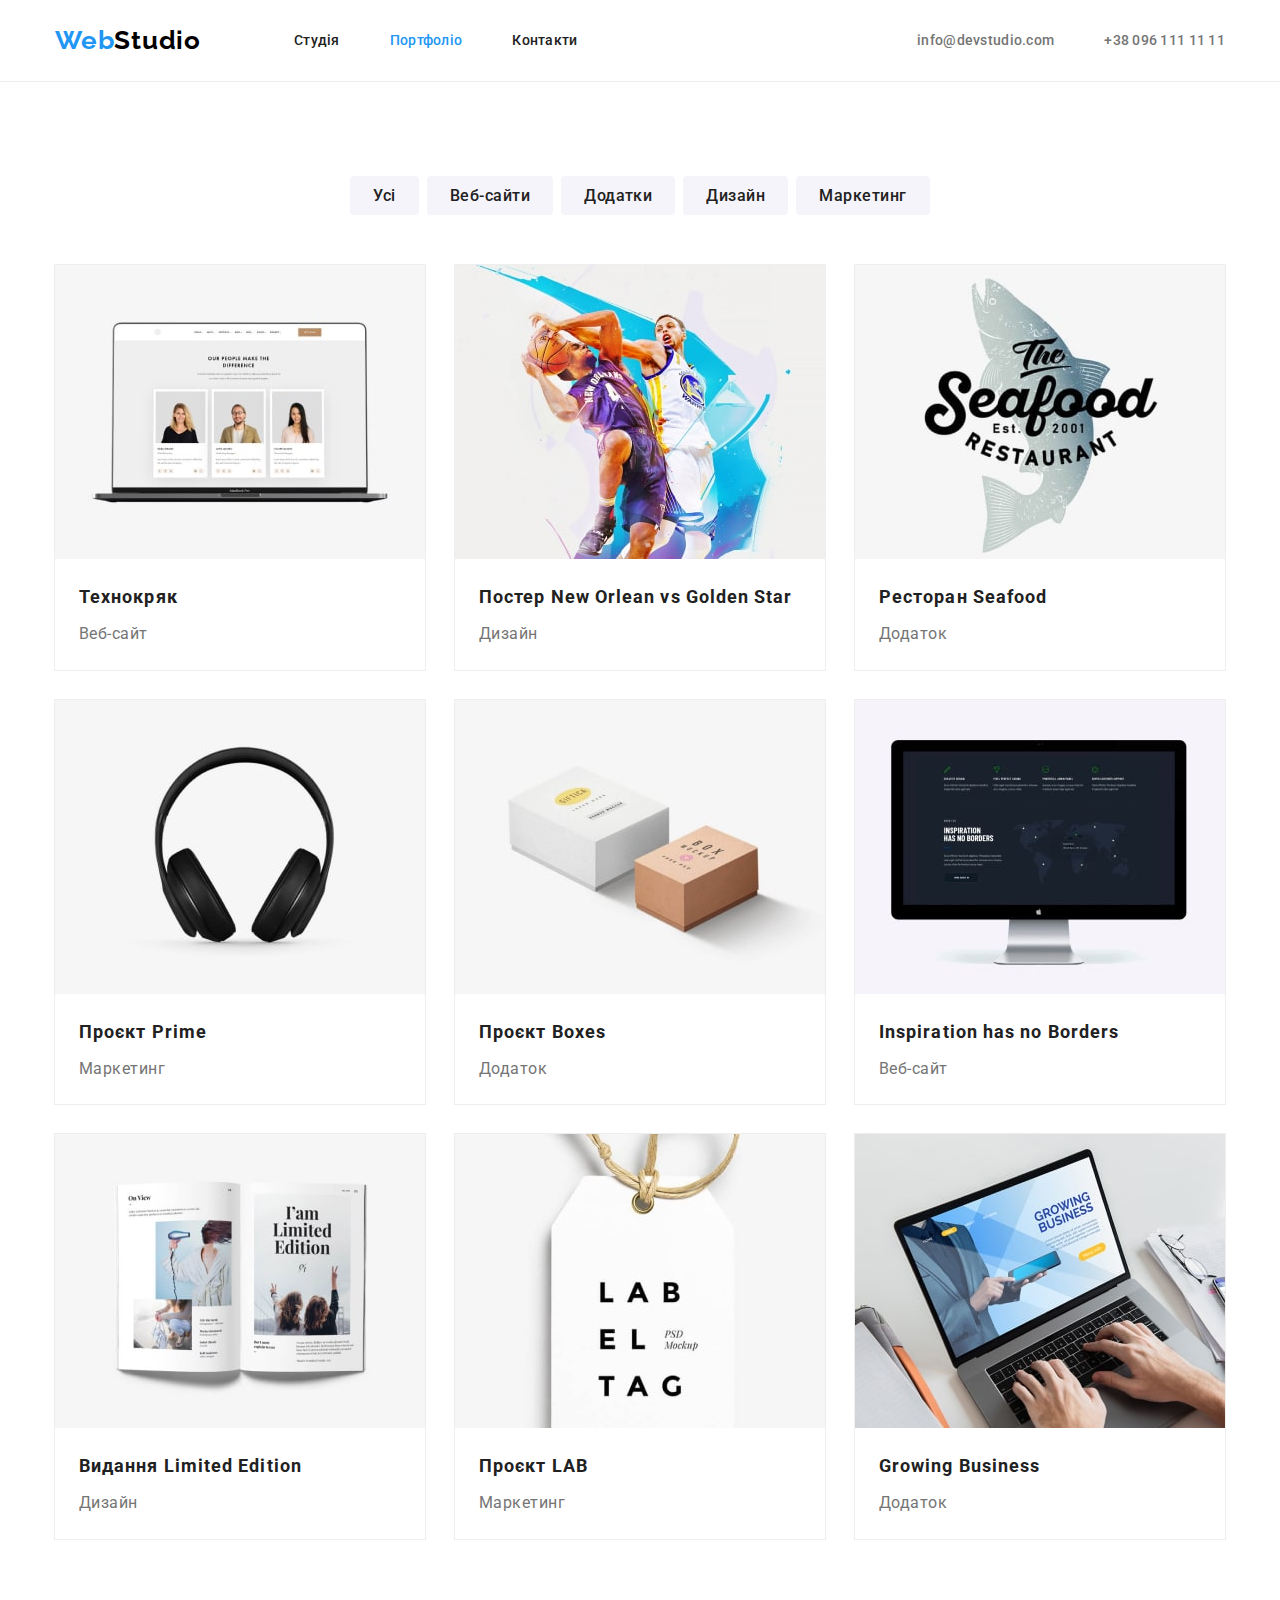
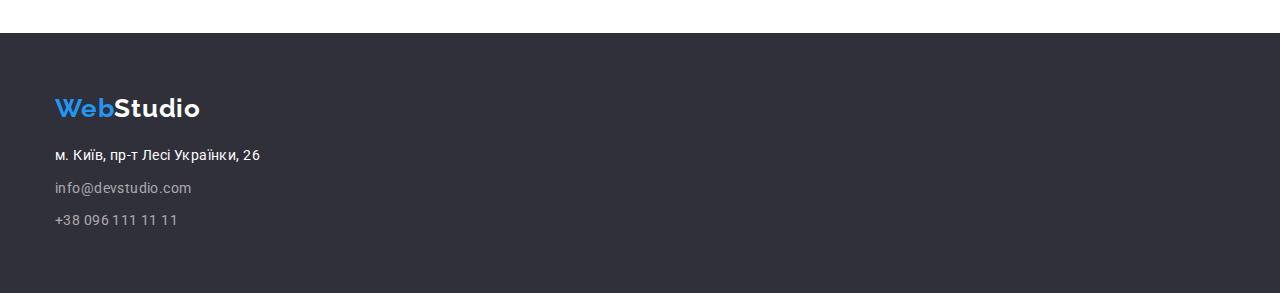
==== commit b9bd059e: "Виправляє Дз" ====
--- a/portfolio.html
+++ b/portfolio.html
@@ -60,112 +60,130 @@
           <!-- Зображення робіт -->
           <ul class="works-item-list">
             <li class="img-list">
-              <img
-                src="./images/portfolio-img/portfolio-img-1.jpg"
-                alt="Веб-сайт"
-                width="370"
-                class="image"
-              />
-              <div class="card-box">
-                <h2 class="exampls">Технокряк</h2>
-                <p class="examples-desc">Веб-сайт</p>
-              </div>
-            </li>
-            <li class="img-list">
-              <img
-                src="./images/portfolio-img/portfolio-img-2.jpg"
-                alt="Дизайн сайту"
-                width="370"
-                class="image"
-              />
-              <div class="card-box">
-                <h2 class="exampls">Постер New Orlean vs Golden Star</h2>
-                <p class="examples-desc">Дизайн</p>
-              </div>
-            </li>
-            <li class="img-list">
-              <img
-                src="./images/portfolio-img/portfolio-img-3.jpg"
-                alt="Додаток до сайту"
-                width="370"
-                class="image"
-              />
-              <div class="card-box">
-                <h2 class="exampls">Ресторан Seafood</h2>
-                <p class="examples-desc">Додаток</p>
-              </div>
-            </li>
-            <li class="img-list">
-              <img
-                src="./images/portfolio-img/portfolio-img-4.jpg"
-                alt="Маркетинг товару"
-                width="370"
-                class="image"
-              />
-              <div class="card-box">
-                <h2 class="exampls">Проєкт Prime</h2>
-                <p class="examples-desc">Маркетинг</p>
-              </div>
-            </li>
-            <li class="img-list">
-              <img
-                src="./images/portfolio-img/portfolio-img-5.jpg"
-                alt="Новий Проєкт Коробки"
-                width="370"
-                class="image"
-              />
-              <div class="card-box">
-                <h2 class="exampls">Проєкт Boxes</h2>
-                <p class="examples-desc">Додаток</p>
-              </div>
-            </li>
-            <li class="img-list">
-              <img
-                src="./images/portfolio-img/portfolio-img-6.jpg"
-                alt="Дизайн сайту"
-                width="370"
-                class="image"
-              />
-              <div class="card-box">
-                <h2 class="exampls">Inspiration has no Borders</h2>
-                <p class="examples-desc">Веб-сайт</p>
-              </div>
-            </li>
-            <li class="img-list">
-              <img
-                src="./images/portfolio-img/portfolio-img-7.jpg"
-                alt="Дизайн журналу"
-                width="370"
-                class="image"
-              />
-              <div class="card-box">
-                <h2 class="exampls">Видання Limited Edition</h2>
-                <p class="examples-desc">Дизайн</p>
-              </div>
-            </li>
-            <li class="img-list">
-              <img
-                src="./images/portfolio-img/portfolio-img-8.jpg"
-                alt="Маркетинг товару"
-                width="370"
-                class="image"
-              />
-              <div class="card-box">
-                <h2 class="exampls">Проєкт LAB</h2>
-                <p class="examples-desc">Маркетинг</p>
-              </div>
-            </li>
-            <li class="img-list">
-              <img
-                src="./images/portfolio-img/portfolio-img-9.jpg"
-                alt="Додаток сайту на компьютер"
-                width="370"
-                class="image"
-              />
-              <div class="card-box">
-                <h2 class="exampls">Growing Business</h2>
-                <p class="examples-desc">Додаток</p>
-              </div>
+              <a href="#" class="link-works" title="Веб-сайт">
+                <img
+                  src="./images/portfolio-img/portfolio-img-1.jpg"
+                  alt="Веб-сайт"
+                  width="370"
+                  class="image"
+                />
+                <div class="card-box">
+                  <h2 class="exampls">Технокряк</h2>
+                  <p class="examples-desc">Веб-сайт</p>
+                </div>
+              </a>
+            </li>
+            <li class="img-list">
+              <a href="#" class="link-works" title="Дизайн сайту">
+                <img
+                  src="./images/portfolio-img/portfolio-img-2.jpg"
+                  alt="Дизайн сайту"
+                  width="370"
+                  class="image"
+                />
+                <div class="card-box">
+                  <h2 class="exampls">Постер New Orlean vs Golden Star</h2>
+                  <p class="examples-desc">Дизайн</p>
+                </div>
+              </a>
+            </li>
+            <li class="img-list">
+              <a href="#" class="link-works" title="Додаток до сайту">
+                <img
+                  src="./images/portfolio-img/portfolio-img-3.jpg"
+                  alt="Додаток до сайту"
+                  width="370"
+                  class="image"
+                />
+                <div class="card-box">
+                  <h2 class="exampls">Ресторан Seafood</h2>
+                  <p class="examples-desc">Додаток</p>
+                </div>
+              </a>
+            </li>
+            <li class="img-list">
+              <a href="#" class="link-works" title="Маркетинг товару">
+                <img
+                  src="./images/portfolio-img/portfolio-img-4.jpg"
+                  alt="Маркетинг товару"
+                  width="370"
+                  class="image"
+                />
+                <div class="card-box">
+                  <h2 class="exampls">Проєкт Prime</h2>
+                  <p class="examples-desc">Маркетинг</p>
+                </div>
+              </a>
+            </li>
+            <li class="img-list">
+              <a href="#" class="link-works" title="Новий Проєкт Коробки">
+                <img
+                  src="./images/portfolio-img/portfolio-img-5.jpg"
+                  alt="Новий Проєкт Коробки"
+                  width="370"
+                  class="image"
+                />
+                <div class="card-box">
+                  <h2 class="exampls">Проєкт Boxes</h2>
+                  <p class="examples-desc">Додаток</p>
+                </div>
+              </a>
+            </li>
+            <li class="img-list">
+              <a href="#" class="link-works" title="Дизайн сайту">
+                <img
+                  src="./images/portfolio-img/portfolio-img-6.jpg"
+                  alt="Дизайн сайту"
+                  width="370"
+                  class="image"
+                />
+                <div class="card-box">
+                  <h2 class="exampls">Inspiration has no Borders</h2>
+                  <p class="examples-desc">Веб-сайт</p>
+                </div>
+              </a>
+            </li>
+            <li class="img-list">
+              <a href="#" class="link-works" title="Дизайн журналу">
+                <img
+                  src="./images/portfolio-img/portfolio-img-7.jpg"
+                  alt="Дизайн журналу"
+                  width="370"
+                  class="image"
+                />
+                <div class="card-box">
+                  <h2 class="exampls">Видання Limited Edition</h2>
+                  <p class="examples-desc">Дизайн</p>
+                </div>
+              </a>
+            </li>
+            <li class="img-list">
+              <a href="#" class="link-works" title="Маркетинг товару">
+                <img
+                  src="./images/portfolio-img/portfolio-img-8.jpg"
+                  alt="Маркетинг товару"
+                  width="370"
+                  class="image"
+                />
+                <div class="card-box">
+                  <h2 class="exampls">Проєкт LAB</h2>
+                  <p class="examples-desc">Маркетинг</p>
+                </div>
+              </a>
+            </li>
+            <li class="img-list">
+              <a href="#" class="link-works" title="Додаток сайту на компьютер">
+                <img
+                  src="./images/portfolio-img/portfolio-img-9.jpg"
+                  alt="Додаток сайту на компьютер"
+                  width="370"
+                  class="image"
+                />
+                <div class="card-box">
+                  <h2 class="exampls">Growing Business</h2>
+                  <p class="examples-desc">Додаток</p>
+                </div>
+              </a>
             </li>
           </ul>
         </div>
--- a/css/styles.css
+++ b/css/styles.css
@@ -36,6 +36,11 @@
     margin: 0;
 }
 
+img{
+    display: block;
+    width: 100%;
+    height: auto;
+}
 
 /* Навігаційне меню */
 
@@ -142,6 +147,7 @@
 /* hero */
 .hero-bg{
     background-color:#2F303A;
+    min-width: 1200px;
     text-align: center;
     padding: 200px 0;
     
@@ -169,7 +175,7 @@
     letter-spacing: 0.06em;
     cursor: pointer;
 
-    box-shadow: 0px 4px 4px rgba(0, 0, 0, 0.15);
+    
     border-radius: 4px;
     border:none;
     padding: 10px 32px;
@@ -177,6 +183,7 @@
 }
 .button-hero:hover,.button-hero:focus{
     color:var(--second-color);
+    box-shadow: 0px 4px 4px rgba(0, 0, 0, 0.15);
 }
 
 
@@ -189,7 +196,9 @@
 .section{
     padding: 94px 0;
 }
-
+.bottom-pad{
+    padding-bottom: 0;
+}
 .benefits-list{
     display: flex;
 }
@@ -257,7 +266,8 @@
 /* Наша команда */
 .box-team{
     background: #F5F4FA;
-    padding: 94px;
+    padding: 94px 0;
+    min-width: 1200px;
 }
 .team-card{
 background: #FFFFFF;
@@ -299,13 +309,14 @@
 .footer{
     background-color:#2F303A;
     padding: 60px 0; /*Тимчасово*/
+    min-width: 1200px;
 }
 
 .address{
     margin-top: 20px;
 }
-.address-list{
-    padding-bottom: 9px;
+.address-list:not(:last-child){
+    margin-bottom: 9px;
 }
 .address-map{
     color:var(--defult-color);
@@ -344,6 +355,7 @@
 
     border-radius: 4px;
     border:1px solid transparent;
+    
 
     padding: 6px 22px;
 }
@@ -362,6 +374,7 @@
     color:var(--defult-color);
     background-color:var(--accent-color);
     border:1px solid transparent;
+    box-shadow: 0px 3px 1px rgba(0, 0, 0, 0.1), 0px 1px 2px rgba(0, 0, 0, 0.08), 0px 2px 2px rgba(0, 0, 0, 0.12);
 }
 
 /* Examples */
@@ -376,6 +389,8 @@
     line-height: 2;
     letter-spacing: 0.06em;
     text-align: left;
+    color: var(--second-color);
+    
 
     margin-bottom: 4px;
 
@@ -389,7 +404,7 @@
     padding:20px 24px;
 }
 .img-list{
-    border:1px solid #EEEEEE;
+    outline:1px solid #EEEEEE;
     width: 370px;
     margin:15px;
 }
